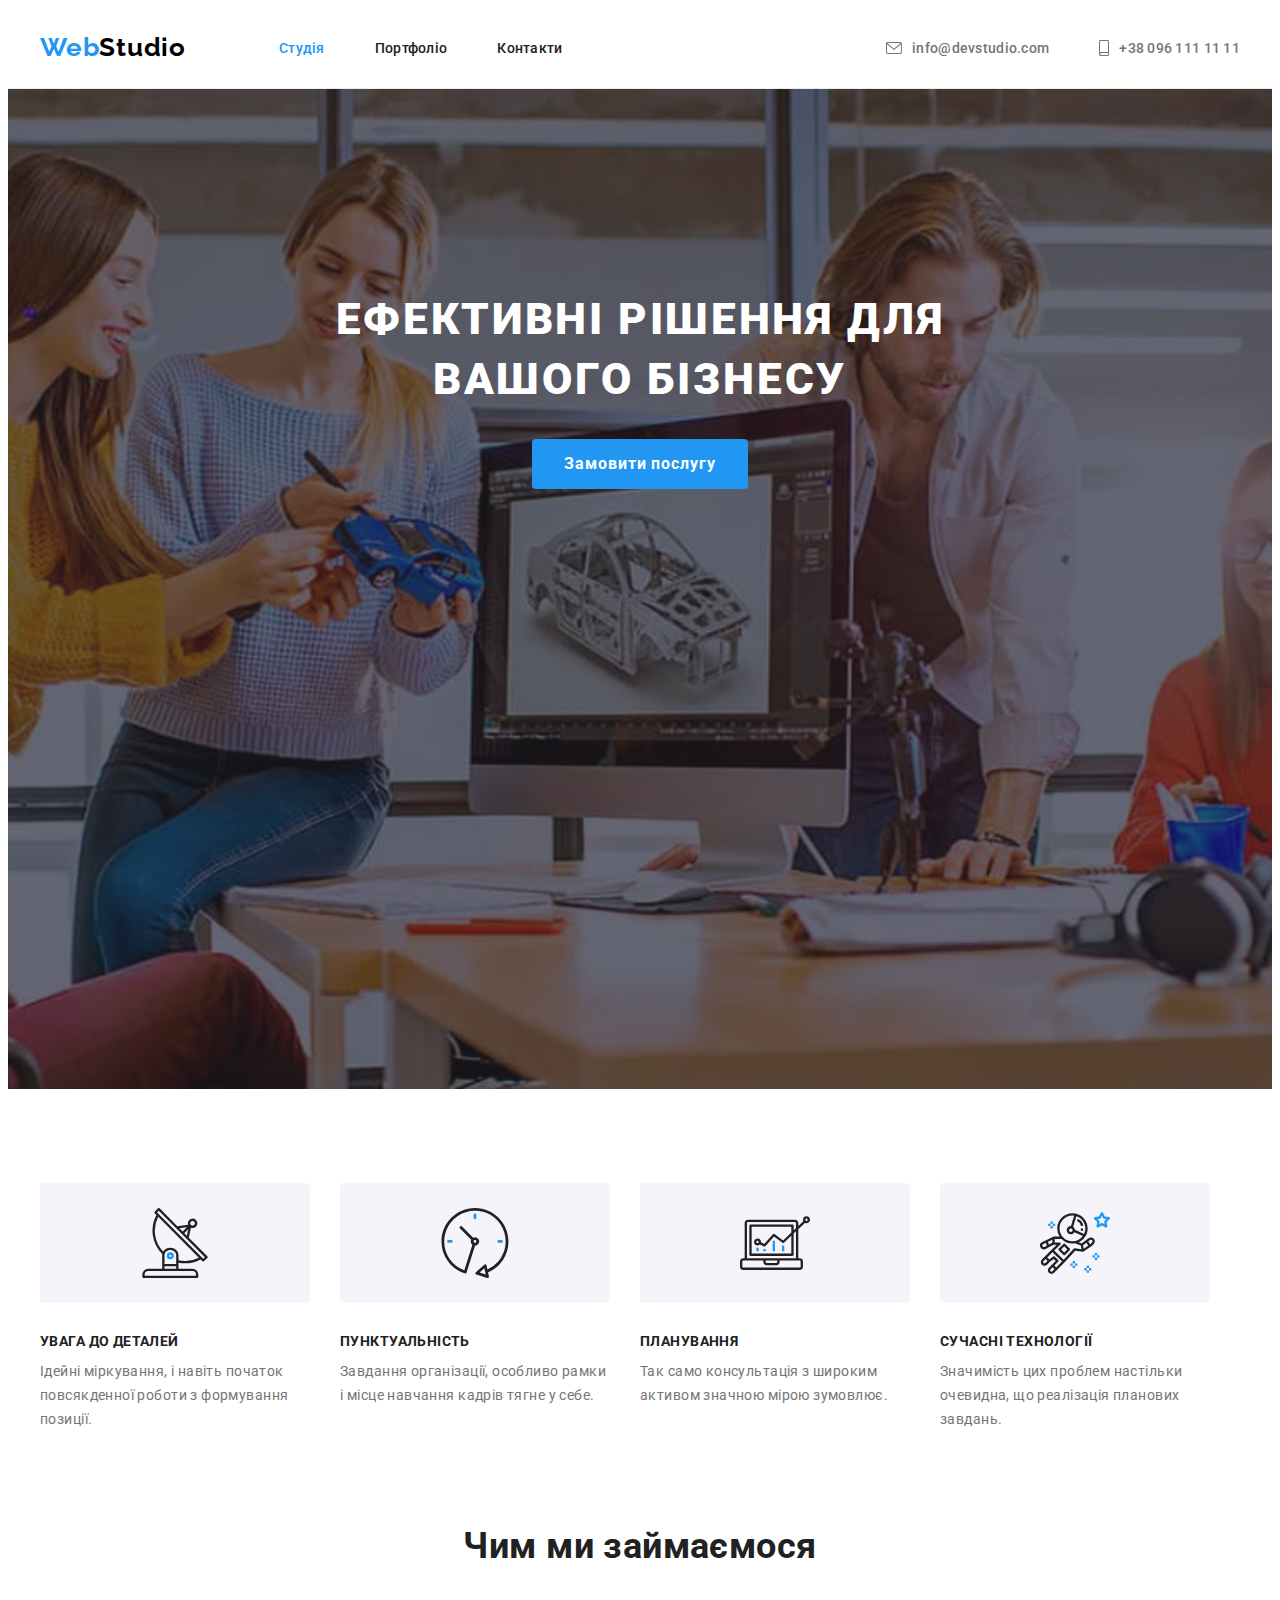
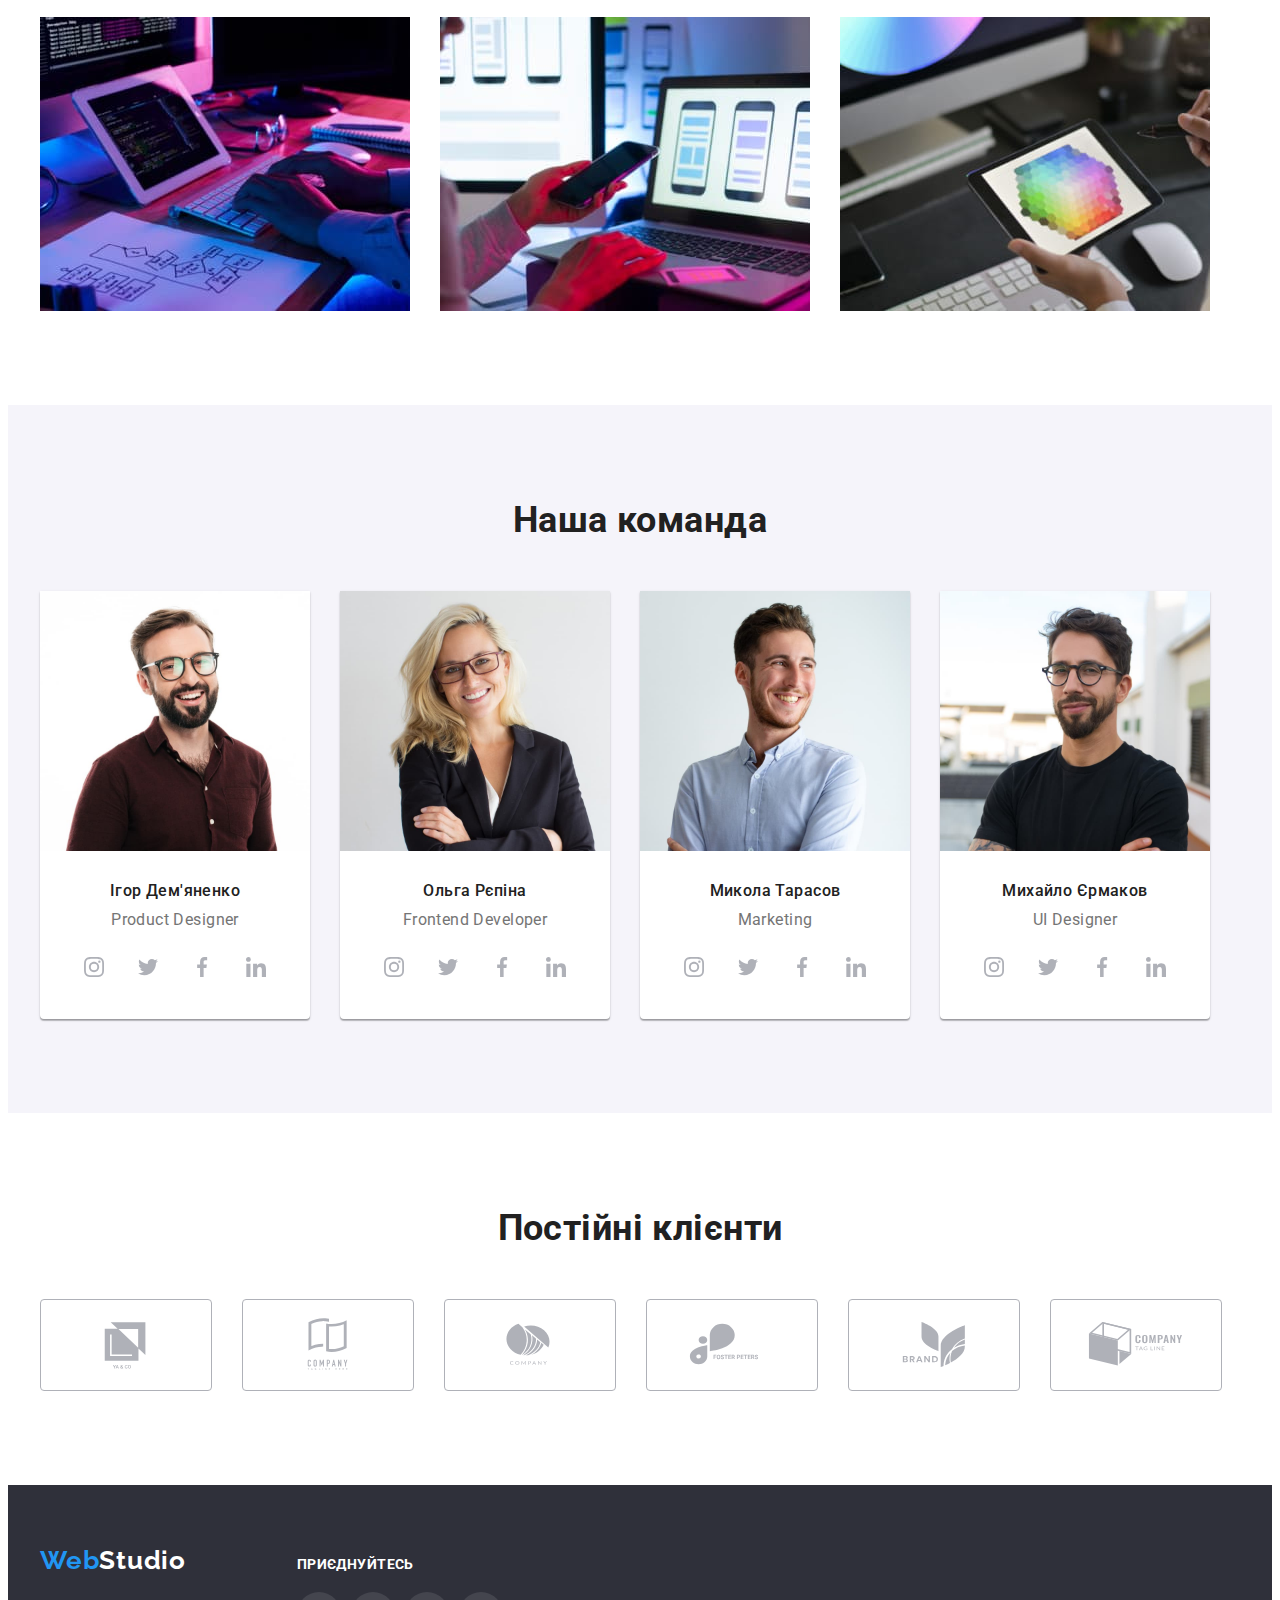
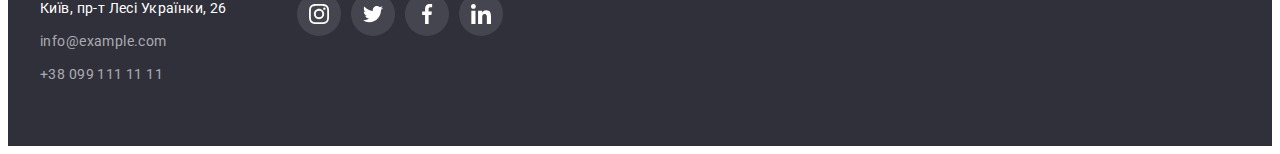
==== index.html @ f05cd8a0 "Initial commit" ====
<!DOCTYPE html>
<html lang="uk">

<head>
    <meta charset="UTF-8" />
    <meta http-equiv="X-UA-Compatible" content="IE=edge" />
    <meta name="viewport" content="width=device-width, initial-scale=1.0" />
    <title>Вебстудія</title>
    <!-- Fonts -->
    <link rel="preconnect" href="https://fonts.googleapis.com">
    <link rel="preconnect" href="https://fonts.gstatic.com" crossorigin>
    <link
        href="https://fonts.googleapis.com/css2?family=Raleway:wght@700&family=Roboto:wght@400;500;700;900&display=swap"
        rel="stylesheet">

    <link rel="stylesheet" href="https://cdnjs.cloudflare.com/ajax/libs/modern-normalize/1.1.0/modern-normalize.min.css"
        integrity="sha512-wpPYUAdjBVSE4KJnH1VR1HeZfpl1ub8YT/NKx4PuQ5NmX2tKuGu6U/JRp5y+Y8XG2tV+wKQpNHVUX03MfMFn9Q=="
        crossorigin="anonymous" referrerpolicy="no-referrer" />
    <link rel="stylesheet" href="./css/styles.css">
</head>

<body>
    <!-- Шапка -->
    <header class="header">
        <div class="container header-container">
            <nav class="header-nav">
                <a class="logo" href="./index.html"><span class="logo-accent">Web</span>Studio</a>
                <ul class="list nav-list">
                    <li><a class="link current" href="./index.html">Студія</a>
                    </li>
                    <li><a class="link" href="./portfolio.html">Портфоліо</a></li>
                    <li><a class="link" href="">Контакти</a></li>
                </ul>
            </nav>
            <ul class="list contacts-list">
                <li><a class="contacts-link" href="mailto:info@devstudio.com">
                        <svg class="contacts-icon" width="16" height="12">
                            <use href="./images/icons.svg#envelope"></use>
                        </svg>
                        info@devstudio.com
                    </a>
                </li>
                <li><a class="contacts-link" href="tel:+380961111111">
                        <svg class="contacts-icon" width="10" height="16">
                            <use href="./images/icons.svg#smartphone"></use>
                        </svg>
                        +38 096 111 11 11
                    </a>
                </li>
            </ul>
        </div>
    </header>

    <main>
        <!--Секція Герой-->
        <section class="hero">
            <div class="container">
                <h1 class="hero-title">Ефективні рішення для вашого бізнесу</h1>
                <button class="btn" type="button">Замовити послугу</button>
            </div>
        </section>

        <!--Особливості-->
        <section class="section">
            <div class="container">
                <h2 class="visually-hidden">Наші переваги</h2>
                <ul class="list features-container">
                    <li class="feature-item">
                        <div class="feature-image">
                            <svg class="feature-icon" width="70px" height="70px">
                                <use href="./images/icons.svg#antenna"></use>
                            </svg>
                        </div>
                        <h3 class="features-name">Увага до деталей</h3>
                        <p class="features-text">Ідейні міркування, і навіть початок повсякденної роботи з формування
                            позиції.</p>
                    </li>
                    <li class="feature-item">
                        <div class="feature-image">
                            <svg width="70px" height="70px">
                                <use href="./images/icons.svg#clock"></use>
                            </svg>
                        </div>
                        <h3 class="features-name">Пунктуальність</h3>
                        <p class="features-text">Завдання організації, особливо рамки і місце навчання кадрів тягне у
                            себе.
                        </p>
                    </li>
                    <li class="feature-item">
                        <div class="feature-image">
                            <svg class="" width="70px" height="70px">
                                <use href="./images/icons.svg#vector"></use>
                            </svg>
                        </div>
                        <h3 class="features-name">Планування</h3>
                        <p class="features-text">Так само консультація з широким активом значною мірою зумовлює.</p>
                    </li>
                    <li class="feature-item">
                        <div class="feature-image">
                            <svg width="70px" height="70px">
                                <use href="./images/icons.svg#astronaut"></use>
                            </svg>
                        </div>
                        <h3 class="features-name">Сучасні технології</h3>
                        <p class="features-text">Значимість цих проблем настільки очевидна, що реалізація планових
                            завдань.
                        </p>
                    </li>
                </ul>
            </div>
        </section>

        <!--Чим ми займаємося-->
        <section class="work-section">
            <div class="container">
                <h2 class="work-title">Чим ми займаємося</h2>
                <ul class="list work-container">
                    <li><img src="./images/box-1.jpg" alt="співробітник студії друкує код на планшеті" width="370"
                            height="294" /></li>
                    <li><img src="./images/box-2.jpg"
                            alt="співробітник студії розглядає різні варіанти розташування блоків на екрані телефону"
                            width="370" height="294" /></li>
                    <li><img src="./images/box-3.jpg" alt="співробітник студії підбирає кольори на планшеті" width="370"
                            height="294" />
                    </li>
                </ul>
            </div>
        </section>

        <!--Наша команда-->
        <section class="section team">
            <div class="container">
                <h2 class="team-title">Наша команда</h2>
                <ul class="list team-container">
                    <li class="team-list">
                        <img src="./images/img-1.jpg" alt="фото продакт-дизайнера" width="270" height="260" />
                        <div class="team-data">
                            <h3 class="team-member">Ігор Дем'яненко</h3>
                            <p class="team-text" lang="en">Product Designer</p>
                        </div>
                        <ul class="socials-list">
                            <li class="list socials-item">
                                <a class="socials-link" href="instagram.com" target="_blank" rel="noopener noreferrer"
                                    aria-label="instagram">
                                    <svg class="socials-icon" width="20px" height="20px">
                                        <use href="./images/icons.svg#instagram"></use>
                                    </svg>
                                </a>
                            </li>
                            <li class="list socials-item">
                                <a class="socials-link" href="twitter.com" target="_blank" rel="noopener noreferrer"
                                    aria-label="twitter">
                                    <svg class="socials-icon" width="20px" height="20px">
                                        <use href="./images/icons.svg#twitter"></use>
                                    </svg>
                                </a>
                            </li>
                            <li class="list socials-item">
                                <a class="socials-link" href="facebook.com" target="_blank" rel="noopener noreferrer"
                                    aria-label="facebook">
                                    <svg class="socials-icon" width="20px" height="20px">
                                        <use href="./images/icons.svg#facebook"></use>
                                    </svg>
                                </a>
                            </li>
                            <li class="list socials-item">
                                <a class="socials-link" href="linkedin.com" target="_blank" rel="noopener noreferrer"
                                    aria-label="linkedin">
                                    <svg class="socials-icon" width="20px" height="20px">
                                        <use href="./images/icons.svg#linkedin"></use>
                                    </svg>
                                </a>
                            </li>

                        </ul>
                    </li>
                    <li class="team-list">
                        <img src="./images/img-2.jpg" alt="фото фронтенд-розробниці" width="270" height="260" />
                        <div class="team-data">
                            <h3 class="team-member">Ольга Рєпіна</h3>
                            <p class="team-text" lang="en">Frontend Developer</p>
                        </div>
                        <ul class="socials-list">
                            <li class="list socials-item">
                                <a class="socials-link" href="instagram.com" target="_blank" rel="noopener noreferrer"
                                    aria-label="instagram">
                                    <svg class="socials-icon" width="20px" height="20px">
                                        <use href="./images/icons.svg#instagram"></use>
                                    </svg>
                                </a>
                            </li>
                            <li class="list socials-item">
                                <a class="socials-link" href="twitter.com" target="_blank" rel="noopener noreferrer"
                                    aria-label="twitter">
                                    <svg class="socials-icon" width="20px" height="20px">
                                        <use href="./images/icons.svg#twitter"></use>
                                    </svg>
                                </a>
                            </li>
                            <li class="list socials-item">
                                <a class="socials-link" href="facebook.com" target="_blank" rel="noopener noreferrer"
                                    aria-label="facebook">
                                    <svg class="socials-icon" width="20px" height="20px">
                                        <use href="./images/icons.svg#facebook"></use>
                                    </svg>
                                </a>
                            </li>
                            <li class="list socials-item">
                                <a class="socials-link" href="linkedin.com" target="_blank" rel="noopener noreferrer"
                                    aria-label="linkedin">
                                    <svg class="socials-icon" width="20px" height="20px">
                                        <use href="./images/icons.svg#linkedin"></use>
                                    </svg>
                                </a>
                            </li>

                        </ul>
                    </li>
                    <li class="team-list">
                        <img src="./images/img-3.jpg" alt="фото спеціаліста з маркетингу" width="270" height="260" />
                        <div class="team-data">
                            <h3 class="team-member">Микола Тарасов</h3>
                            <p class="team-text" lang="en">Marketing</p>
                        </div>
                        <ul class="socials-list">
                            <li class="list socials-item">
                                <a class="socials-link" href="instagram.com" target="_blank" rel="noopener noreferrer"
                                    aria-label="instagram">
                                    <svg class="socials-icon" width="20px" height="20px">
                                        <use href="./images/icons.svg#instagram"></use>
                                    </svg>
                                </a>
                            </li>
                            <li class="list socials-item">
                                <a class="socials-link" href="twitter.com" target="_blank" rel="noopener noreferrer"
                                    aria-label="twitter">
                                    <svg class="socials-icon" width="20px" height="20px">
                                        <use href="./images/icons.svg#twitter"></use>
                                    </svg>
                                </a>
                            </li>
                            <li class="list socials-item">
                                <a class="socials-link" href="facebook.com" target="_blank" rel="noopener noreferrer"
                                    aria-label="facebook">
                                    <svg class="socials-icon" width="20px" height="20px">
                                        <use href="./images/icons.svg#facebook"></use>
                                    </svg>
                                </a>
                            </li>
                            <li class="list socials-item">
                                <a class="socials-link" href="linkedin.com" target="_blank" rel="noopener noreferrer"
                                    aria-label="linkedin">
                                    <svg class="socials-icon" width="20px" height="20px">
                                        <use href="./images/icons.svg#linkedin"></use>
                                    </svg>
                                </a>
                            </li>

                        </ul>
                    </li>
                    <li class="team-list">
                        <img src="./images/img-4.jpg" alt="фото ЮАй дизайнера" width="270" height="260" />
                        <div class="team-data">
                            <h3 class="team-member">Михайло Єрмаков</h3>
                            <p class="team-text" lang="en">UI Designer</p>
                        </div>
                        <ul class="socials-list">
                            <li class="list socials-item">
                                <a class="socials-link" href="instagram.com" target="_blank" rel="noopener noreferrer"
                                    aria-label="instagram">
                                    <svg class="socials-icon" width="20px" height="20px">
                                        <use href="./images/icons.svg#instagram"></use>
                                    </svg>
                                </a>
                            </li>
                            <li class="list socials-item">
                                <a class="socials-link" href="twitter.com" target="_blank" rel="noopener noreferrer"
                                    aria-label="twitter">
                                    <svg class="socials-icon" width="20px" height="20px">
                                        <use href="./images/icons.svg#twitter"></use>
                                    </svg>
                                </a>
                            </li>
                            <li class="list socials-item">
                                <a class="socials-link" href="facebook.com" target="_blank" rel="noopener noreferrer"
                                    aria-label="facebook">
                                    <svg class="socials-icon" width="20px" height="20px">
                                        <use href="./images/icons.svg#facebook"></use>
                                    </svg>
                                </a>
                            </li>
                            <li class="list socials-item">
                                <a class="socials-link" href="linkedin.com" target="_blank" rel="noopener noreferrer"
                                    aria-label="linkedin">
                                    <svg class="socials-icon" width="20px" height="20px">
                                        <use href="./images/icons.svg#linkedin"></use>
                                    </svg>
                                </a>
                            </li>

                        </ul>
                    </li>
                </ul>
            </div>
        </section>

        <!-- Клієнти -->
        <section class="section">
            <div class="container">
                <h2 class="clients-title">Постійні клієнти</h2>
                <ul class="list clients-container">
                    <li class="list clients-item">
                        <a class="clients-link" href="" target="_blank" rel="noopener noreferrer" aria-label="">
                            <svg class="clients-icon" width="106px" height="60px">
                                <use href="./images/icons.svg#client-1"></use>
                            </svg>
                        </a>
                    </li>
                    <li class="list clients-item">
                        <a class="clients-link" href="" target="_blank" rel="noopener noreferrer" aria-label="">
                            <svg class="clients-icon" width="106px" height="60px">
                                <use href="./images/icons.svg#client-2"></use>
                            </svg>
                        </a>
                    </li>
                    <li class="list clients-item">
                        <a class="clients-link" href="" target="_blank" rel="noopener noreferrer" aria-label="">
                            <svg class="clients-icon" width="106px" height="60px">
                                <use href="./images/icons.svg#client-3"></use>
                            </svg>
                        </a>
                    </li>
                    <li class="list clients-item">
                        <a class="clients-link" href="" target="_blank" rel="noopener noreferrer" aria-label="">
                            <svg class="clients-icon" width="106px" height="60px">
                                <use href="./images/icons.svg#client-4"></use>
                            </svg>
                        </a>
                    </li>
                    <li class="list clients-item">
                        <a class="clients-link" href="" target="_blank" rel="noopener noreferrer" aria-label="">
                            <svg class="clients-icon" width="106px" height="60px">
                                <use href="./images/icons.svg#client-5"></use>
                            </svg>
                        </a>
                    </li>
                    <li class="list clients-item">
                        <a class="clients-link" href="" target="_blank" rel="noopener noreferrer" aria-label="">
                            <svg class="clients-icon" width="106px" height="60px">
                                <use href="./images/icons.svg#client-6"></use>
                            </svg>
                        </a>
                    </li>
                </ul>
            </div>
        </section>
    </main>

    <!-- Футер -->
    <footer class="footer">
        <div class="container footer-container">
            <div class="footer-contacts">
                <a class="logo logo-footer" href="./index.html"><span class="logo-accent">Web</span><span
                        class="logo-white">Studio</span></a>
                <address class="address">
                    <ul class="list">
                        <li class="address-item"><a class="city-link" href="https://goo.gl/maps/9S3XsaZNgQBBBoRa6"
                                target="_blank" rel="noopener noreferrer nofollow">Київ, пр-т Лесі Українки, 26</a></li>
                        <li class="address-item"><a class="address-link"
                                href="mailto:info@example.com">info@example.com</a>
                        </li>
                        <li class="address-item"><a class="address-link" href="tel:+380991111111">+38 099 111 11 11</a>
                        </li>
                    </ul>
                </address>
            </div>
            <div>
                <p class="join">Приєднуйтесь</p>
                <ul class="list socials-list footer-socials">
                    <li class="list socials-item">
                        <a class="socials-link" href="instagram.com" target="_blank" rel="noopener noreferrer"
                            aria-label="instagram">
                            <svg class="socials-icon" width="20px" height="20px">
                                <use href="./images/icons.svg#instagram"></use>
                            </svg>
                        </a>
                    </li>
                    <li class="list socials-item">
                        <a class="socials-link" href="twitter.com" target="_blank" rel="noopener noreferrer"
                            aria-label="twitter">
                            <svg class="socials-icon" width="20px" height="20px">
                                <use href="./images/icons.svg#twitter"></use>
                            </svg>
                        </a>
                    </li>
                    <li class="list socials-item">
                        <a class="socials-link" href="facebook.com" target="_blank" rel="noopener noreferrer"
                            aria-label="facebook">
                            <svg class="socials-icon" width="20px" height="20px">
                                <use href="./images/icons.svg#facebook"></use>
                            </svg>
                        </a>
                    </li>
                    <li class="list socials-item">
                        <a class="socials-link" href="linkedin.com" target="_blank" rel="noopener noreferrer"
                            aria-label="linkedin">
                            <svg class="socials-icon" width="20px" height="20px">
                                <use href="./images/icons.svg#linkedin"></use>
                            </svg>
                        </a>
                    </li>

                </ul>
            </div>

        </div>
    </footer>
</body>

</html>
---- css/styles.css ----
:root {
    /* Background colors */
    --main-background-color: #ffffff;
    --secondary-background-color: #f5f4fa;
    --accent-background-color: #2f303a;
    --container-background-color: #eeeeee;
    /* Text colors */
    --main-text-color: #757575;
    --secondary-text-color: #212121;
    --accent-color: #2196f3;
    --logo-color: #000000;
    --address-color: rgba(255, 255, 255, 0.6);
    --icons-color: #AFB1B8;
    /* Fonts */
    --logo-font-family: Raleway, sans-serif;
    --main-font-family: Roboto, sans-serif;
    /* Others */
    --header-line-color: #ececec;
}

body {
    background-color: var(--main-background-color);
    color: var(--main-text-color);
    font-family: var(--main-font-family);
    font-size: 14px;
    letter-spacing: 0.03em;
}

h1,
h2,
h3,
h4,
h5,
h6,
p {
    margin: 0;
}

img {
    display: block;
    max-width: 100%;
    height: auto;
}

button {
    cursor: pointer;
    border: none;
    border-radius: 4px;

}

.section {
    padding-top: 94px;
    padding-bottom: 94px;
}

.container {
    width: 1200px;
    margin: 0 auto;
    padding: 0 15px;
}

.list {
    list-style: none;
    padding-left: 0;
    margin: 0;
}

.link {
    text-decoration: none;
}

/* Шапка */

.header {
    border-bottom: 1px solid var(--header-line-color);
}

.header-container,
.header-nav,
.nav-list {
    display: flex;
    align-items: center;
}

.nav-list {
    gap: 50px;
}

.logo {
    display: block;
    margin-right: 93px;
    padding-top: 24px;
    padding-bottom: 25px;

    color: var(--logo-color);
    font-family: var(--logo-font-family);
    font-weight: 700;
    font-size: 26px;
    line-height: calc(31 / 26);
    letter-spacing: 0.03em;
    text-decoration: none;
}

.logo-accent {
    color: var(--accent-color);
}

.contacts-list {
    display: flex;
    gap: 50px;
    margin-left: auto;
}

.link,
.contacts-link {
    display: block;
    padding-top: 32px;
    padding-bottom: 32px;
}

.link {
    color: var(--secondary-text-color);
    font-family: var(--main-font-family);
    font-weight: 500;
    font-size: 14px;
    line-height: calc(16 / 14);
    letter-spacing: 0.02em;
}

.link:hover,
.link:focus {
    color: var(--accent-color)
}

.link.current {
    color: var(--accent-color);
}

.contacts-link {
    display: flex;
    align-items: center;
    gap: 10px;

    color: var(--main-text-color);
    font-family: var(--main-font-family);
    font-weight: 500;
    font-size: 14px;
    line-height: calc(16 / 14);
    letter-spacing: 0.02em;
    text-decoration: none;
}

.contacts-link:hover,
.contacts-link:focus {
    color: var(--accent-color)
}

.contacts-icon {
    fill: currentColor;
}

/* Секція Герой */

.hero {
    padding: 200px 0;
    background-color: var(--accent-background-color);
    text-align: center;

    height: 600px;
    max-width: 1600px;
    margin-left: auto;
    margin-right: auto;
    background-image: linear-gradient(to right, rgba(47, 48, 58, 0.4), rgba(47, 48, 58, 0.4)), url(../images/img-hero.jpg);
    background-repeat: no-repeat;
    background-size: cover;
    background-position: center;
}

.hero-title {
    width: 696px;
    margin-left: auto;
    margin-right: auto;
    margin-bottom: 30px;

    color: var(--main-background-color);
    font-weight: 900;
    font-size: 44px;
    line-height: calc(60 / 44);
    letter-spacing: 0.06em;
    text-transform: uppercase;
}

.btn {

    padding-left: 32px;
    padding-right: 32px;
    padding-top: 10px;
    padding-bottom: 10px;
    min-width: 216px;

    background-color: var(--accent-color);
    color: #FFFFFF;
    font-family: var(--main-font-family);
    font-weight: 700;
    font-size: 16px;
    line-height: calc(30 / 16);
    align-items: center;
    letter-spacing: 0.06em;
}

.btn:active {
    background-color: var(--main-background-color);
}

.btn:hover,
.btn:focus {
    background-color: #188CE8;
}

/* Особливості */

.visually-hidden {
    position: absolute;
    white-space: nowrap;
    width: 1px;
    height: 1px;
    overflow: hidden;
    border: 0;
    padding: 0;
    clip: rect(0 0 0 0);
    clip-path: inset(50%);
    margin: -1px;
}

.features-container {
    display: flex;
    gap: 30px;
}

.feature-item {
    width: 270px;

}

.feature-image {
    display: flex;
    width: 270px;
    height: 120px;
    background-color: var(--secondary-background-color);
    border-radius: 4px;
    justify-content: center;
    align-items: center;
    margin-bottom: 30px;
}


.features-name {
    margin-bottom: 10px;

    color: var(--secondary-text-color);
    line-height: calc(16 / 14);
    text-transform: uppercase;
    font-size: 14px;
}

.features-text {
    line-height: calc(24 / 14);
}

.features-icon {
    flex: block;
    width: 270px;
    height: 120px;
    background-color: var(--secondary-background-color);
}

/* Чим ми займаємося */

.work-section {
    padding-bottom: 94px;
}

.work-container,
.team-container,
.clients-container {
    display: flex;
    gap: 30px;
}

.work-title,
.team-title,
.clients-title {
    margin-bottom: 50px;

    font-size: 36px;
    line-height: calc(42 / 36);
    text-align: center;
    color: var(--secondary-text-color);
}

/* Наша команда */

.team {
    background-color: var(--secondary-background-color);
}

.team-list {
    background-color: var(--main-background-color);
    box-shadow: 0px 1px 3px rgba(0, 0, 0, 0.12), 0px 1px 1px rgba(0, 0, 0, 0.14), 0px 2px 1px rgba(0, 0, 0, 0.2);
    border-radius: 0px 0px 4px 4px;
}

.team-member {
    margin-bottom: 10px;

    color: var(--secondary-text-color);
    font-weight: 500;
    font-size: 16px;
    line-height: calc(19 / 16);
    text-align: center;
}

.team-text {
    font-size: 16px;
    line-height: calc(19 / 16);
    text-align: center;
}

.team-data {
    padding-top: 30px;
    padding-left: 10px;
    padding-right: 10px;
}

.socials-list {
    display: flex;
    padding: 16px 32px 30px 32px;
    justify-content: center;
    gap: 10px;
}

.socials-link {
    display: flex;
    width: 44px;
    height: 44px;
    border-radius: 50%;
    justify-content: center;
    align-items: center;
    background-color: var(--main-background-color);
    color: var(--icons-color);
}

.socials-link:hover,
.socials-link:focus {
    color: var(--main-background-color);
    background-color: var(--accent-color);
}

.socials-icon {
    fill: currentColor;
}

/* Клієнти */

.clients-link {
    display: flex;
    width: 170px;
    height: 90px;
    border: 1px solid var(--icons-color);
    border-radius: 4px;
    justify-content: center;
    align-items: center;
    color: var(--icons-color);
}

.clients-link:hover,
.clients-link:focus {
    color: var(--accent-color);
    border-color: var(--accent-color);
}

.clients-icon {
    fill: currentColor;
}

/* Футер */

.footer {
    background-color: var(--accent-background-color);
    padding: 60px 0;
}

.footer-container {
    display: flex;
    align-items: baseline;
}

.footer-contacts {
    margin-right: 70px;
}

.logo.logo-footer {
    display: inline-block;
    margin: 0 0 20px 0;
    padding: 0
}

.logo-white {
    color: var(--main-background-color);
}

.address {
    font-style: inherit;
}

.address-item:not(:last-child) {
    margin-bottom: 9px;
}

.address-link,
.city-link {
    font-family: var(--main-font-family);
    font-weight: 400;
    font-size: 14px;
    line-height: calc(24 / 14);
    letter-spacing: 0.03em;
    text-decoration: none;
}

.city-link {
    color: var(--main-background-color);
}

.address-link {
    color: var(--address-color);
}

.address-link:hover,
.address-link:focus {
    color: var(--main-background-color);
}

.join {
    margin-bottom: 20px;

    color: var(--main-background-color);
    line-height: calc(16 / 14);
    text-transform: uppercase;
    font-size: 14px;
    font-weight: 700;
}

.footer-socials {
    display: flex;
    padding: 0;
    justify-content: center;
    gap: 10px;
}

.footer-socials .socials-link {
    background-color: rgba(255, 255, 255, 0.1);
    color: var(--main-background-color);
}

.footer-socials .socials-link:hover,
.footer-socials .socials-link:focus {
    background-color: var(--accent-color);
}

/* Наші проєкти */

.btn-filter {
    padding-left: 22px;
    padding-right: 22px;
    padding-top: 6px;
    padding-bottom: 6px;
    border-radius: 4px;

    background-color: var(--secondary-background-color);
    color: var(--secondary-text-color);
    font-family: var(--main-font-family);
    font-weight: 500;
    font-size: 16px;
    line-height: calc(26 / 16);
    text-align: center;
    letter-spacing: 0.03em;
}

.btn-filter.current {
    background-color: var(--accent-color);
    color: var(--main-background-color);
}

.btn-filter:active,
.btn-filter:hover,
.btn-filter:focus {
    background-color: var(--accent-color);
    color: var(--main-background-color);
    box-shadow: 0px 3px 1px rgba(0, 0, 0, 0.1), 0px 1px 2px rgba(0, 0, 0, 0.08), 0px 2px 2px rgba(0, 0, 0, 0.12);
}

.filter-list {
    margin-bottom: 50px;
    display: flex;
    justify-content: center;
    gap: 8px;
}

.projects-title {
    margin-bottom: 4px;

    color: var(--secondary-text-color);
    font-size: 18px;
    line-height: calc(36 / 18);
    letter-spacing: 0.06em;
}

.projects-text {
    font-size: 16px;
    line-height: calc(30 / 16);
    letter-spacing: 0.03em;
}

.projects-container {
    display: flex;
    flex-wrap: wrap;
    gap: 30px;
}

.projects-item {
    flex-basis: calc((100% - 30px * 2) / 3);
}

.projects-data {
    padding-top: 20px;
    padding-right: 24px;
    padding-bottom: 20px;
    padding-left: 24px;
    border: 1px solid var(--container-background-color);
}

.projects-link {
    display: block;
    text-decoration: none;
    color: var(--main-text-color);
}

.projects-link:hover,
.projects-link:focus {
    box-shadow: 0px 1px 1px rgba(0, 0, 0, 0.12), 0px 4px 4px rgba(0, 0, 0, 0.06), 1px 4px 6px rgba(0, 0, 0, 0.16);
}
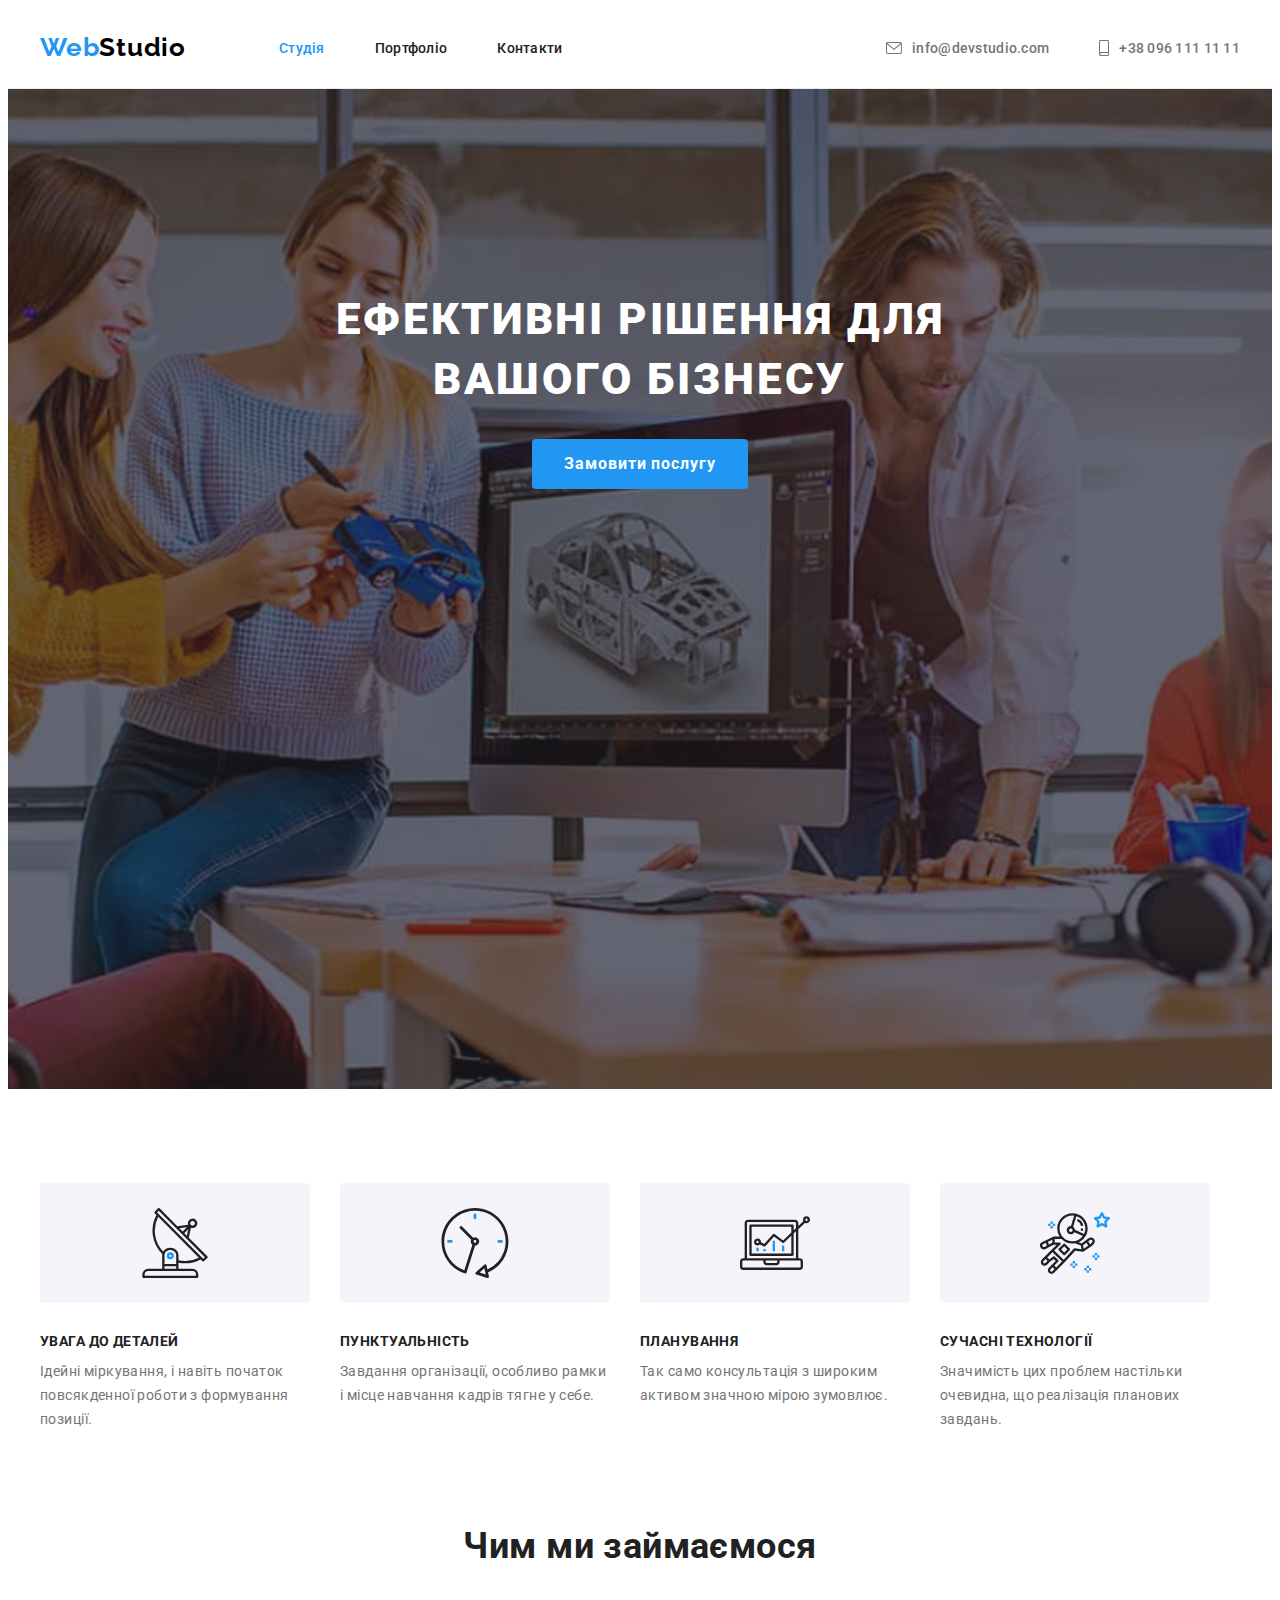
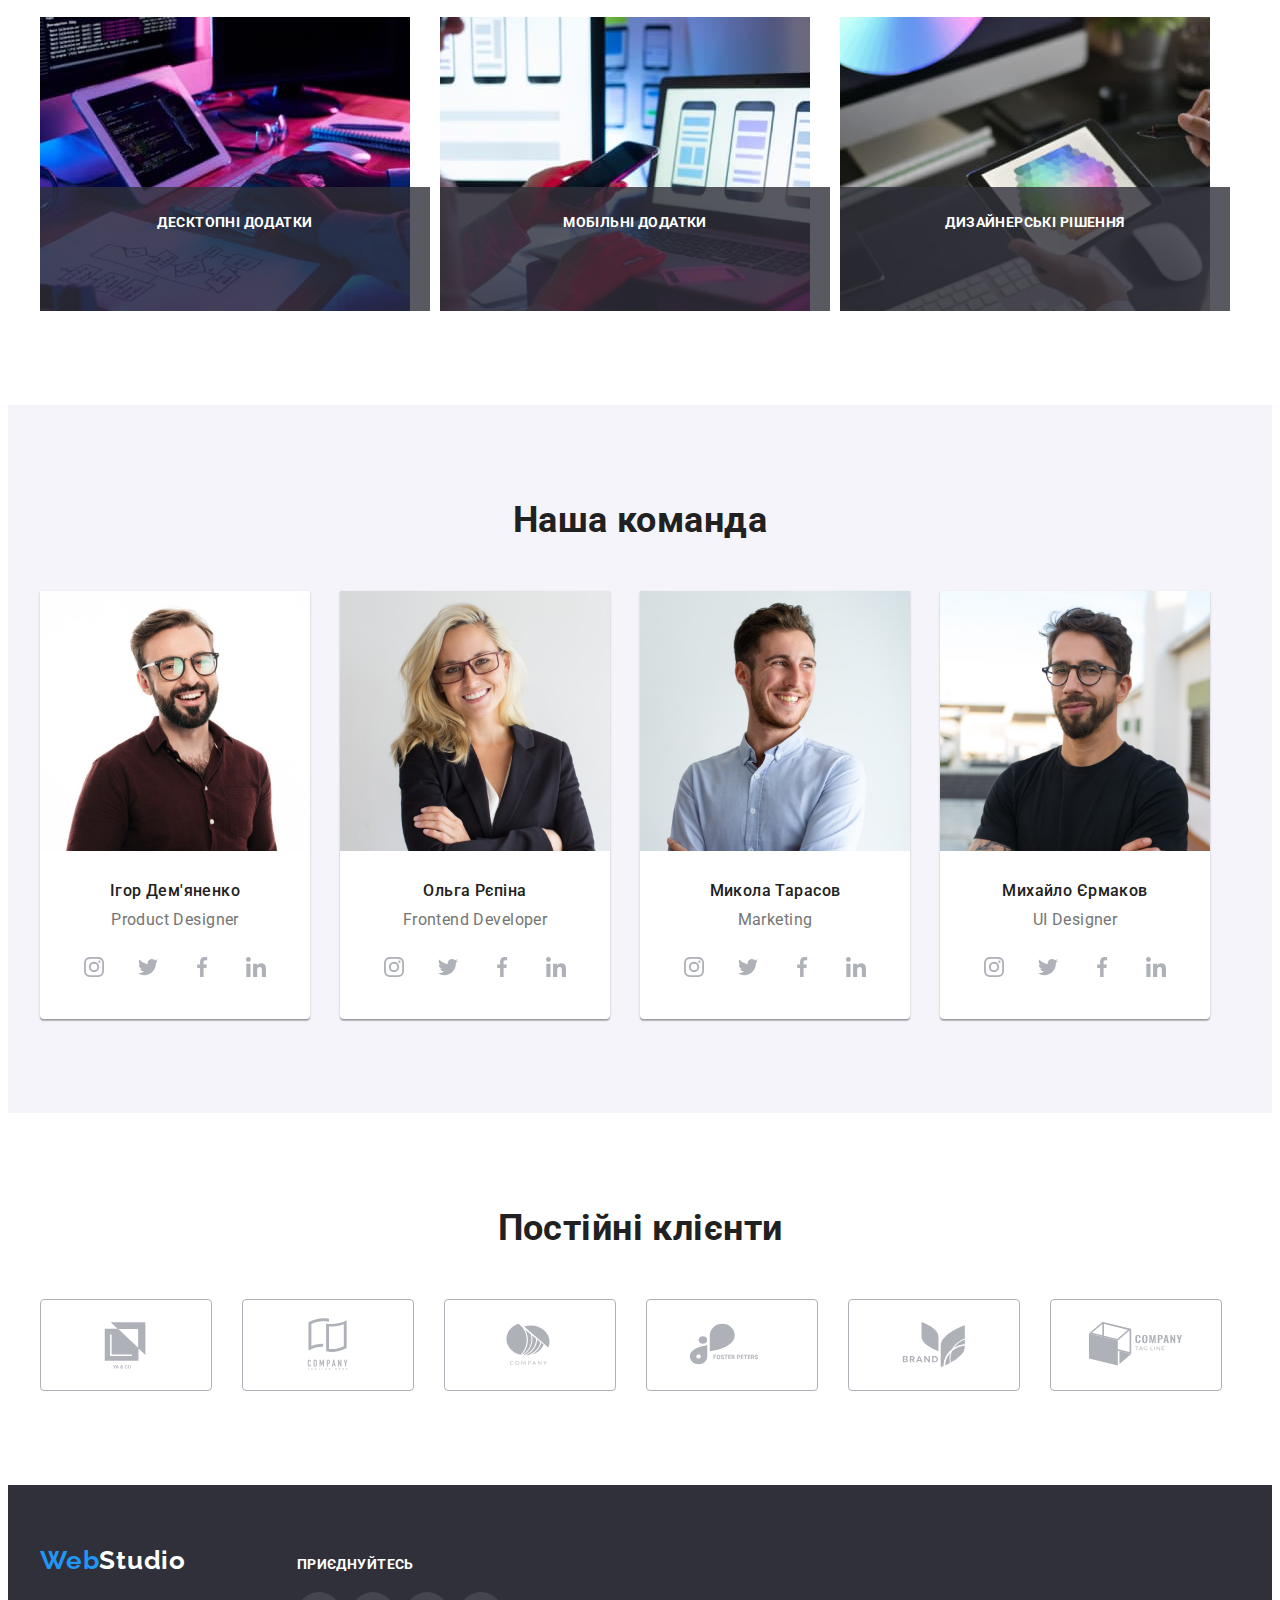
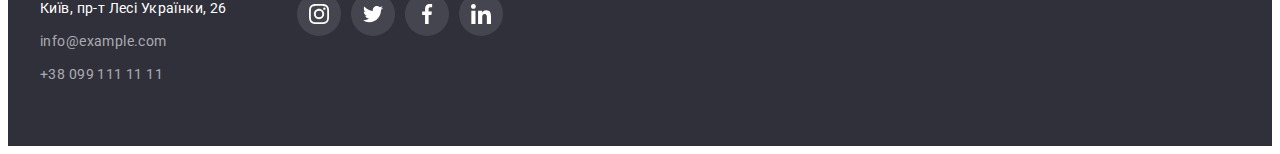
==== commit 0add7004: "hw5-draft" ====
--- a/index.html
+++ b/index.html
@@ -115,13 +115,27 @@
             <div class="container">
                 <h2 class="work-title">Чим ми займаємося</h2>
                 <ul class="list work-container">
-                    <li><img src="./images/box-1.jpg" alt="співробітник студії друкує код на планшеті" width="370"
-                            height="294" /></li>
-                    <li><img src="./images/box-2.jpg"
-                            alt="співробітник студії розглядає різні варіанти розташування блоків на екрані телефону"
-                            width="370" height="294" /></li>
-                    <li><img src="./images/box-3.jpg" alt="співробітник студії підбирає кольори на планшеті" width="370"
-                            height="294" />
+                    <li>
+                        <div class="work-thumb">
+                            <img src="./images/box-1.jpg" alt="співробітник студії друкує код на планшеті" width="370"
+                                height="294" />
+                            <p class="work-name">Десктопні додатки</p>
+                        </div>
+                    </li>
+                    <li>
+                        <div class="work-thumb">
+                            <img src="./images/box-2.jpg"
+                                alt="співробітник студії розглядає різні варіанти розташування блоків на екрані телефону"
+                                width="370" height="294" />
+                            <p class="work-name">Мобільні додатки</p>
+                        </div>
+                    </li>
+                    <li>
+                        <div class="work-thumb">
+                            <img src="./images/box-3.jpg" alt="співробітник студії підбирає кольори на планшеті"
+                                width="370" height="294" />
+                            <p class="work-name">Дизайнерські рішення</p>
+                        </div>
                     </li>
                 </ul>
             </div>
--- a/css/styles.css
+++ b/css/styles.css
@@ -16,6 +16,7 @@
     --main-font-family: Roboto, sans-serif;
     /* Others */
     --header-line-color: #ececec;
+    --transition: 250ms cubic-bezier(0.4, 0, 0.2, 1);
 }
 
 body {
@@ -126,11 +127,13 @@
     font-size: 14px;
     line-height: calc(16 / 14);
     letter-spacing: 0.02em;
+
+    transition: color var(--transition);
 }
 
 .link:hover,
 .link:focus {
-    color: var(--accent-color)
+    color: var(--accent-color);
 }
 
 .link.current {
@@ -149,6 +152,8 @@
     line-height: calc(16 / 14);
     letter-spacing: 0.02em;
     text-decoration: none;
+
+    transition: color var(--transition);
 }
 
 .contacts-link:hover,
@@ -207,10 +212,8 @@
     line-height: calc(30 / 16);
     align-items: center;
     letter-spacing: 0.06em;
-}
-
-.btn:active {
-    background-color: var(--main-background-color);
+
+    transition: background-color var(--transition);
 }
 
 .btn:hover,
@@ -299,6 +302,26 @@
     color: var(--secondary-text-color);
 }
 
+.work-name {
+    position: absolute;
+    bottom: 0;
+    left: 0;
+    width: 100%;
+    height: 70px;
+    padding: 27px 10px;
+
+    background-color: rgba(47, 48, 58, 0.8);
+    color: var(--main-background-color);
+    font-weight: 700;
+    line-height: calc(16 / 14);
+    text-transform: uppercase;
+    text-align: center;
+}
+
+.work-thumb {
+    position: relative;
+}
+
 /* Наша команда */
 
 .team {
@@ -349,6 +372,8 @@
     align-items: center;
     background-color: var(--main-background-color);
     color: var(--icons-color);
+
+    transition: color var(--transition), background-color var(--transition);
 }
 
 .socials-link:hover,
@@ -372,6 +397,8 @@
     justify-content: center;
     align-items: center;
     color: var(--icons-color);
+
+    transition: color var(--transition), border-color var(--transition);
 }
 
 .clients-link:hover,
@@ -434,6 +461,8 @@
 
 .address-link {
     color: var(--address-color);
+
+    transition: color var(--transition);
 }
 
 .address-link:hover,
@@ -461,6 +490,8 @@
 .footer-socials .socials-link {
     background-color: rgba(255, 255, 255, 0.1);
     color: var(--main-background-color);
+
+    transition: background-color var(--transition);
 }
 
 .footer-socials .socials-link:hover,
@@ -485,6 +516,9 @@
     line-height: calc(26 / 16);
     text-align: center;
     letter-spacing: 0.03em;
+
+    transition: background-color var(--transition), color var(--transition),
+        box-shadow var(--transition);
 }
 
 .btn-filter.current {
@@ -544,9 +578,43 @@
     display: block;
     text-decoration: none;
     color: var(--main-text-color);
+
+    transition: box-shadow var(--transition)
 }
 
 .projects-link:hover,
 .projects-link:focus {
     box-shadow: 0px 1px 1px rgba(0, 0, 0, 0.12), 0px 4px 4px rgba(0, 0, 0, 0.06), 1px 4px 6px rgba(0, 0, 0, 0.16);
+}
+
+.projects-thumb {
+    position: relative;
+}
+
+.projects-desc {
+    position: absolute;
+    bottom: 0;
+    left: 0;
+    width: 100%;
+    height: 100%;
+    display: flex;
+    align-items: center;
+    justify-content: center;
+    padding-left: 24px;
+    padding-right: 24px;
+
+    color: var(--main-background-color);
+    background-color: rgba(33, 150, 243, 0.9);
+    font-size: 18px;
+    line-height: calc(28 / 18);
+
+    transform: translateY(100%);
+    opacity: 0;
+    /* pointer-events: none; */
+}
+
+.projects-link:hover .projects-desc,
+.projects-link:focus .projects-desc {
+    opacity: 1;
+    transform: translateY(100%);
 }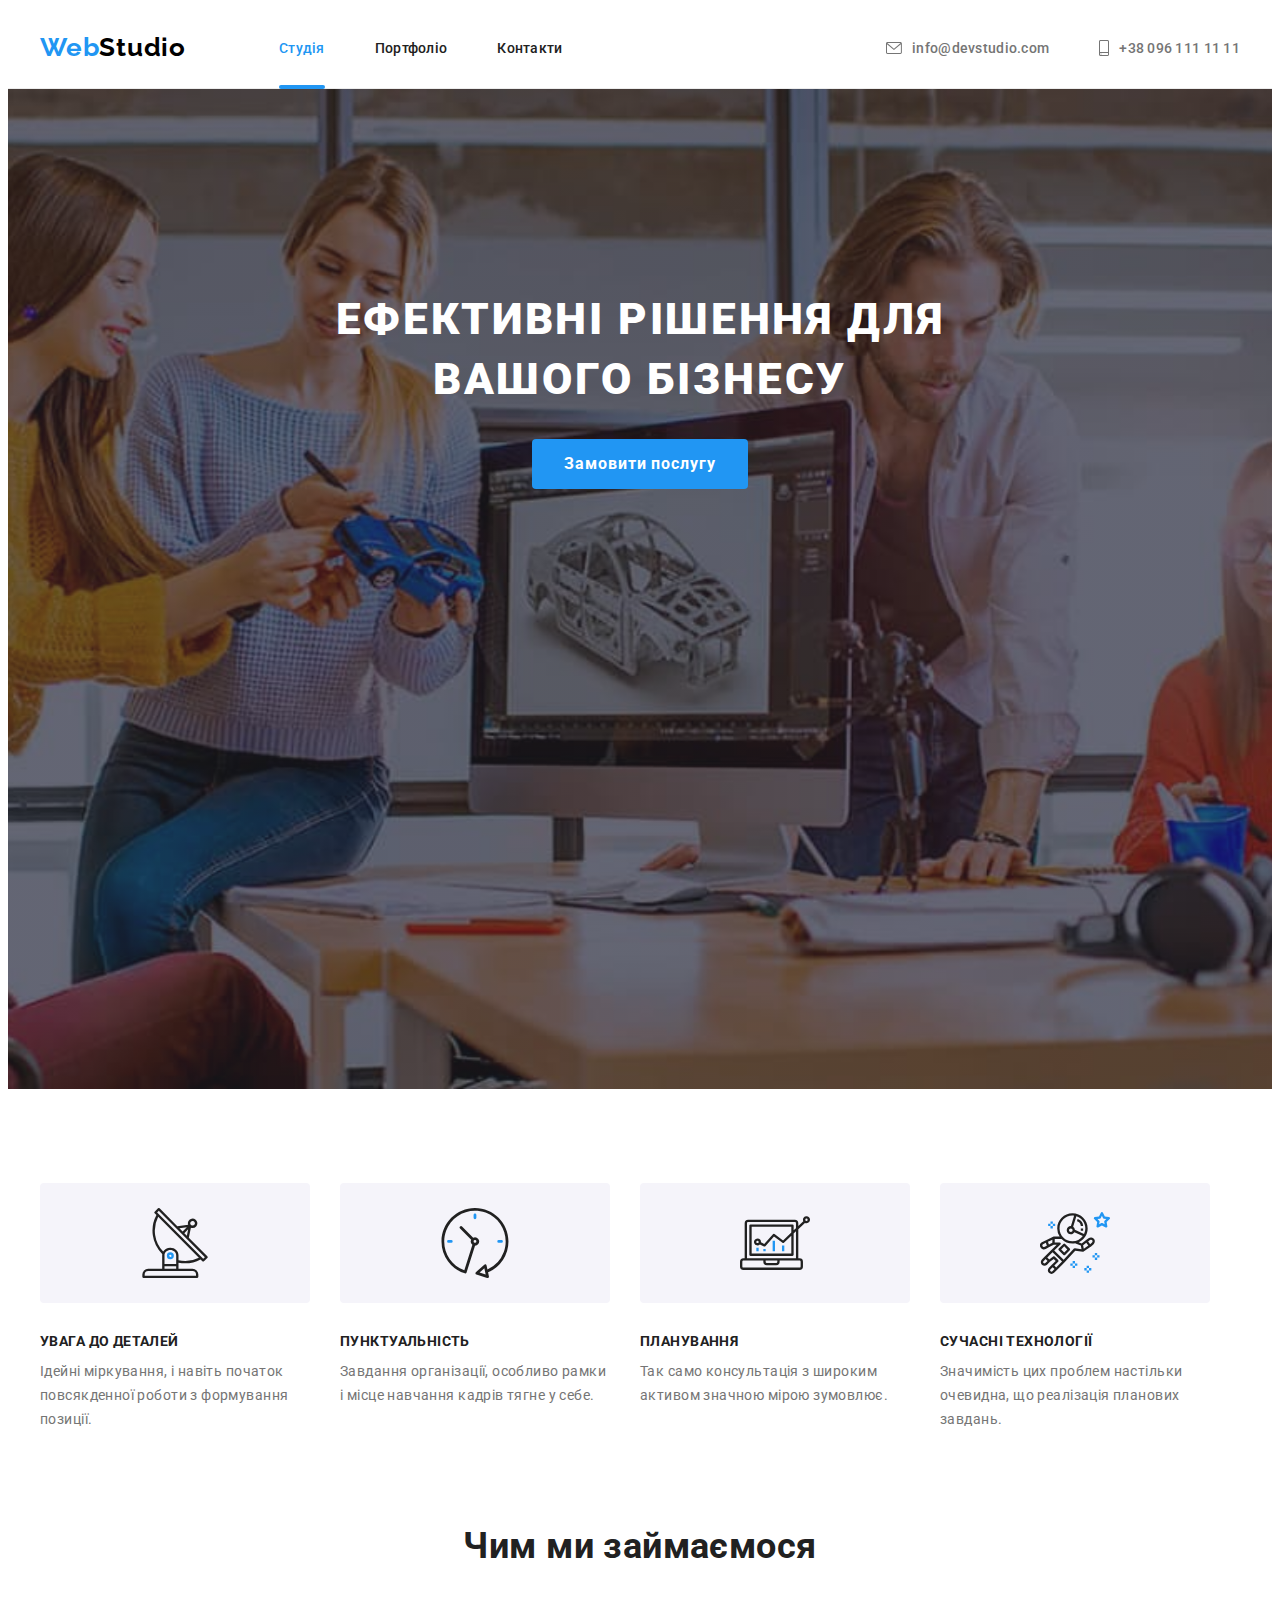
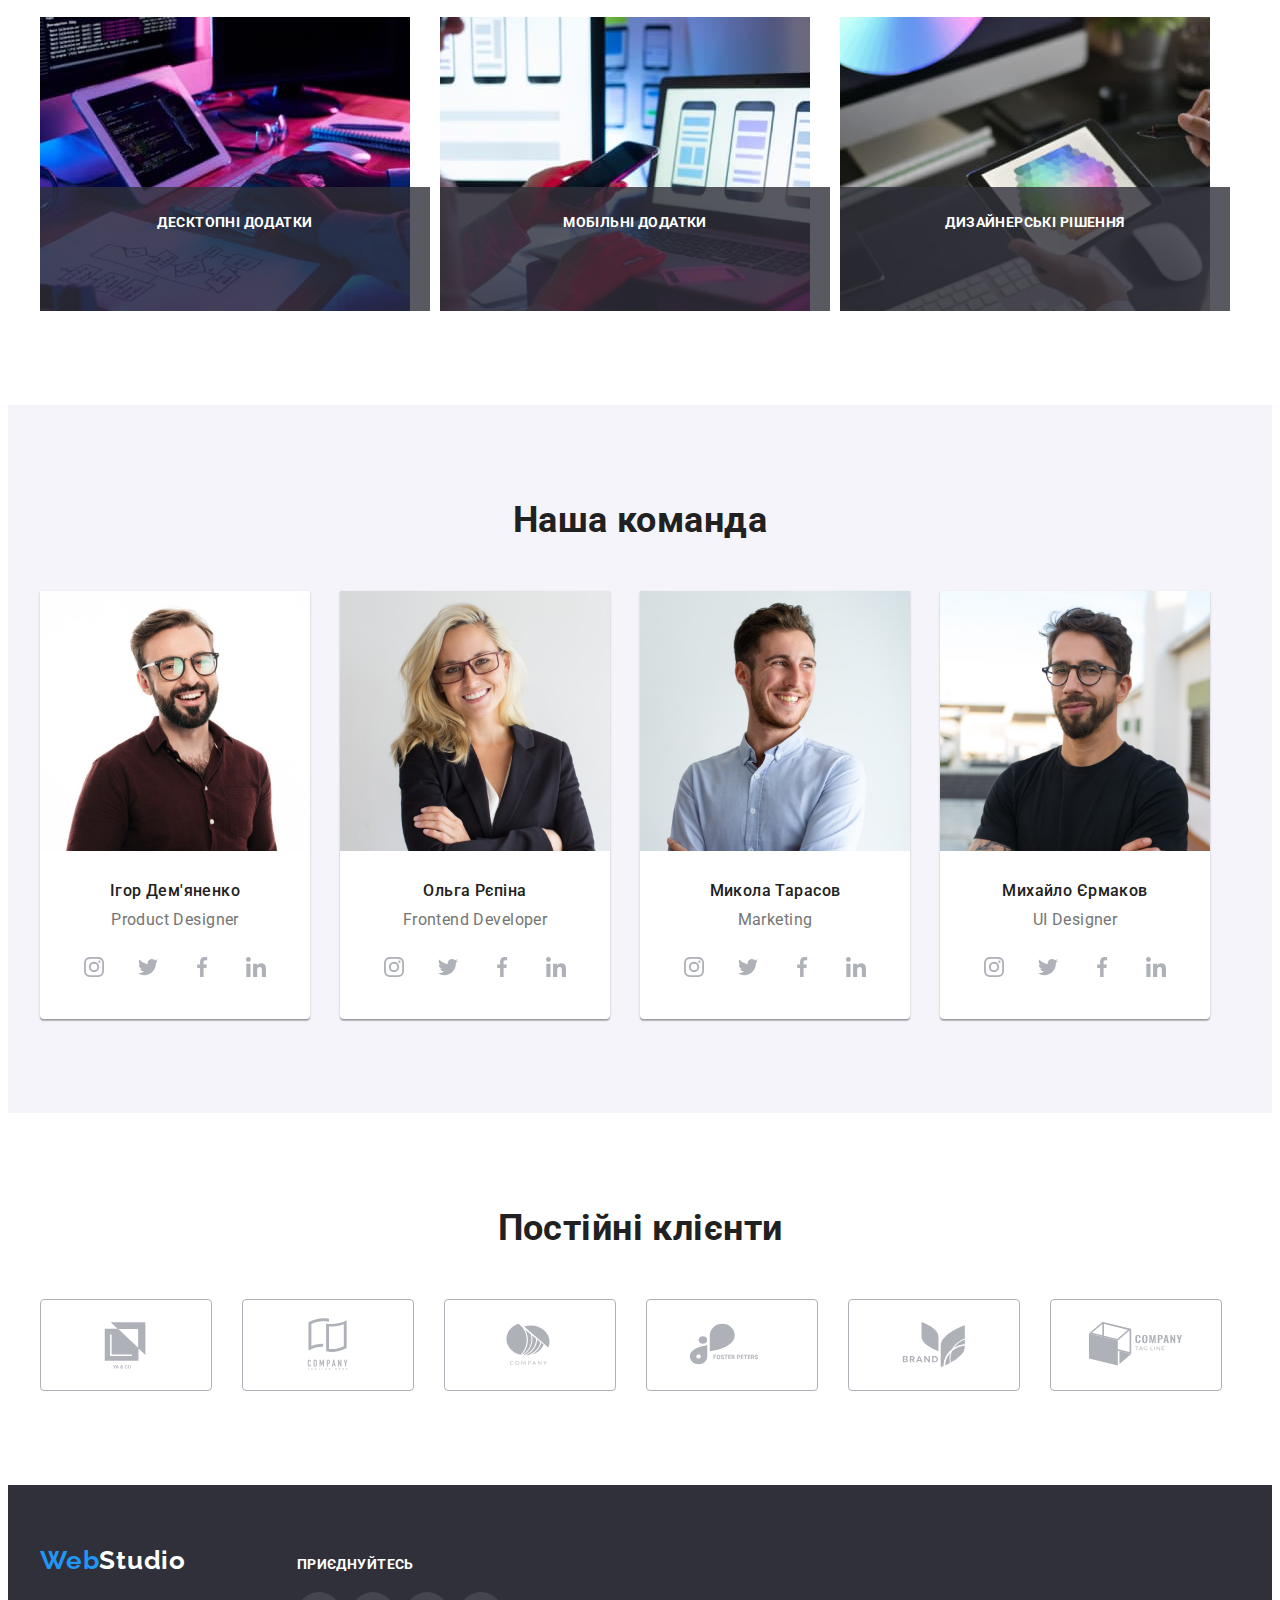
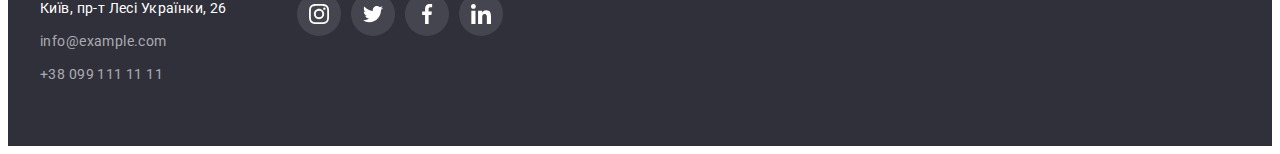
==== commit 16593877: "homework5" ====
--- a/index.html
+++ b/index.html
@@ -56,7 +56,16 @@
         <section class="hero">
             <div class="container">
                 <h1 class="hero-title">Ефективні рішення для вашого бізнесу</h1>
-                <button class="btn" type="button">Замовити послугу</button>
+                <button class="btn" type="button" data-modal-open>Замовити послугу</button>
+                <div class="backdrop is-hidden" data-modal>
+                    <div class="modal">
+                        <button class="modal-btn" type="button" data-modal-close>
+                            <svg class="modal-icon" width="11" height="11">
+                                <use href="./images/icons.svg#cross"></use>
+                            </svg>
+                        </button>
+                    </div>
+                </div>
             </div>
         </section>
 
@@ -115,27 +124,21 @@
             <div class="container">
                 <h2 class="work-title">Чим ми займаємося</h2>
                 <ul class="list work-container">
-                    <li>
-                        <div class="work-thumb">
-                            <img src="./images/box-1.jpg" alt="співробітник студії друкує код на планшеті" width="370"
-                                height="294" />
-                            <p class="work-name">Десктопні додатки</p>
-                        </div>
-                    </li>
-                    <li>
-                        <div class="work-thumb">
-                            <img src="./images/box-2.jpg"
-                                alt="співробітник студії розглядає різні варіанти розташування блоків на екрані телефону"
-                                width="370" height="294" />
-                            <p class="work-name">Мобільні додатки</p>
-                        </div>
-                    </li>
-                    <li>
-                        <div class="work-thumb">
-                            <img src="./images/box-3.jpg" alt="співробітник студії підбирає кольори на планшеті"
-                                width="370" height="294" />
-                            <p class="work-name">Дизайнерські рішення</p>
-                        </div>
+                    <li class="work-thumb">
+                        <img src="./images/box-1.jpg" alt="співробітник студії друкує код на планшеті" width="370"
+                            height="294" />
+                        <p class="work-name">Десктопні додатки</p>
+                    </li>
+                    <li class="work-thumb">
+                        <img src="./images/box-2.jpg"
+                            alt="співробітник студії розглядає різні варіанти розташування блоків на екрані телефону"
+                            width="370" height="294" />
+                        <p class="work-name">Мобільні додатки</p>
+                    </li>
+                    <li class="work-thumb">
+                        <img src="./images/box-3.jpg" alt="співробітник студії підбирає кольори на планшеті" width="370"
+                            height="294" />
+                        <p class="work-name">Дизайнерські рішення</p>
                     </li>
                 </ul>
             </div>
@@ -429,6 +432,7 @@
 
         </div>
     </footer>
+    <script src="./js/modal.js"></script>
 </body>
 
 </html>--- a/css/styles.css
+++ b/css/styles.css
@@ -137,7 +137,22 @@
 }
 
 .link.current {
+    position: relative;
     color: var(--accent-color);
+}
+
+.link.current::after {
+    position: absolute;
+    left: 0;
+    bottom: -1px;
+
+    content: '';
+    display: inline-block;
+    width: 100%;
+    height: 4px;
+
+    border-radius: 2px;
+    background-color: var(--accent-color);
 }
 
 .contacts-link {
@@ -219,6 +234,75 @@
 .btn:hover,
 .btn:focus {
     background-color: #188CE8;
+}
+
+.backdrop {
+    position: fixed;
+    top: 0;
+    left: 0;
+    z-index: 1;
+    width: 100%;
+    height: 100%;
+    background-color: rgba(0, 0, 0, 0.2);
+    opacity: 1;
+    transition: opacity var(--transition);
+    /* transform: scale(0); */
+}
+
+.modal {
+    position: absolute;
+    top: 50%;
+    left: 50%;
+    transform: translate(-50%, -50%) scale(1);
+
+    min-height: 581px;
+    min-width: 528px;
+    background-color: var(--main-background-color);
+    box-shadow: 0px 1px 3px rgba(0, 0, 0, 0.12), 0px 1px 1px rgba(0, 0, 0, 0.14), 0px 2px 1px rgba(0, 0, 0, 0.2);
+    border-radius: 4px;
+
+    transition: transform var(--transition);
+}
+
+.modal-icon {
+    fill: currentColor;
+}
+
+.modal-btn {
+    position: absolute;
+    top: 8px;
+    right: 8px;
+
+    display: flex;
+    width: 30px;
+    height: 30px;
+    justify-content: center;
+    align-items: center;
+    padding: 0;
+
+    border: 1px solid rgba(0, 0, 0, 0.1);
+    border-radius: 50%;
+    background-color: #FFFFFF;
+    color: #000000;
+    transition: color var(--transition), border-color var(--transition);
+
+}
+
+.modal-btn:hover,
+.modal-btn:focus {
+    color: var(--accent-color);
+    border-color: var(--accent-color);
+    /* box-shadow: (0px 4px 4px rgba(0, 0, 0, 0.25)); */
+}
+
+.is-hidden {
+    visibility: hidden;
+    opacity: 0;
+    pointer-events: none;
+}
+
+.is-hidden .modal {
+    transform: translate(-50%, -50%) scale(0.5)
 }
 
 /* Особливості */
@@ -589,14 +673,16 @@
 
 .projects-thumb {
     position: relative;
-}
-
-.projects-desc {
+    overflow: hidden;
+}
+
+.projects-overlay {
     position: absolute;
     bottom: 0;
     left: 0;
     width: 100%;
     height: 100%;
+
     display: flex;
     align-items: center;
     justify-content: center;
@@ -609,12 +695,10 @@
     line-height: calc(28 / 18);
 
     transform: translateY(100%);
-    opacity: 0;
-    /* pointer-events: none; */
-}
-
-.projects-link:hover .projects-desc,
-.projects-link:focus .projects-desc {
-    opacity: 1;
-    transform: translateY(100%);
+    transition: transform var(--transition);
+}
+
+.projects-link:hover .projects-overlay,
+.projects-link:focus .projects-overlay {
+    transform: translateY(0);
 }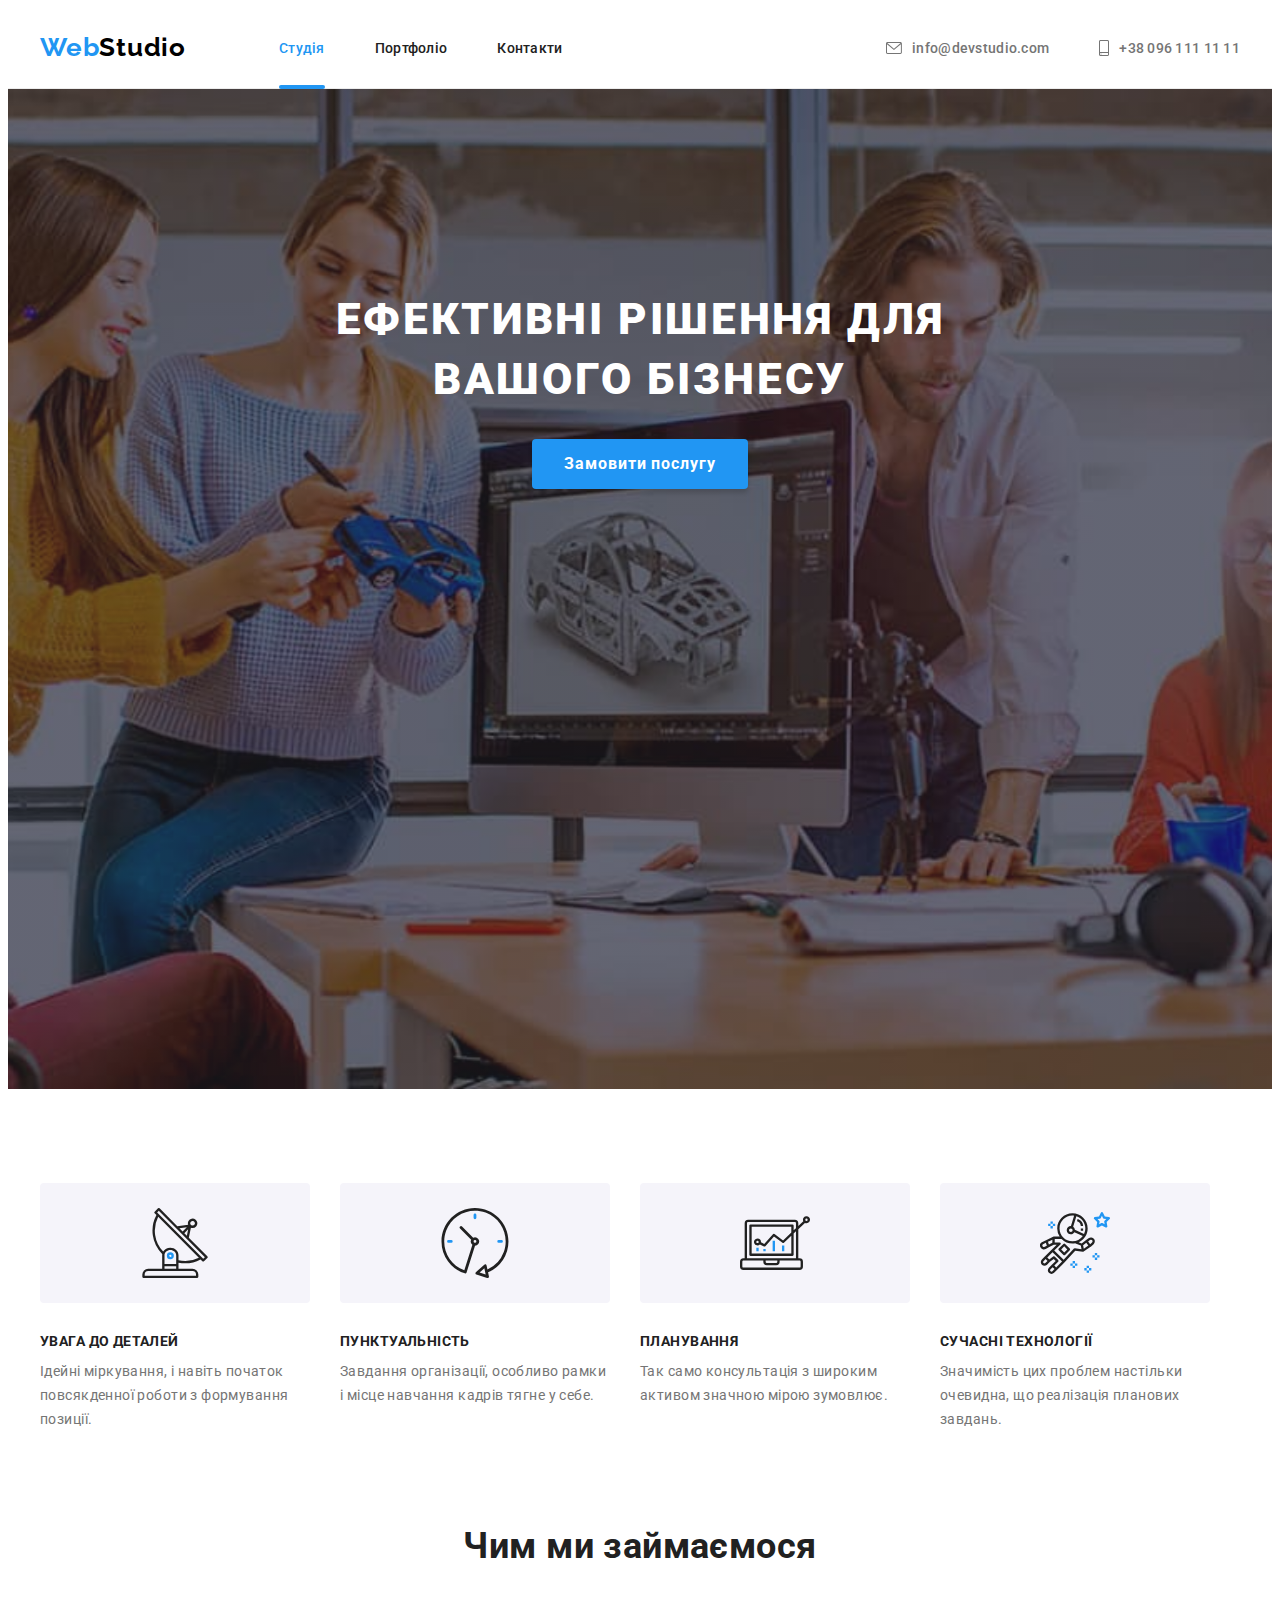
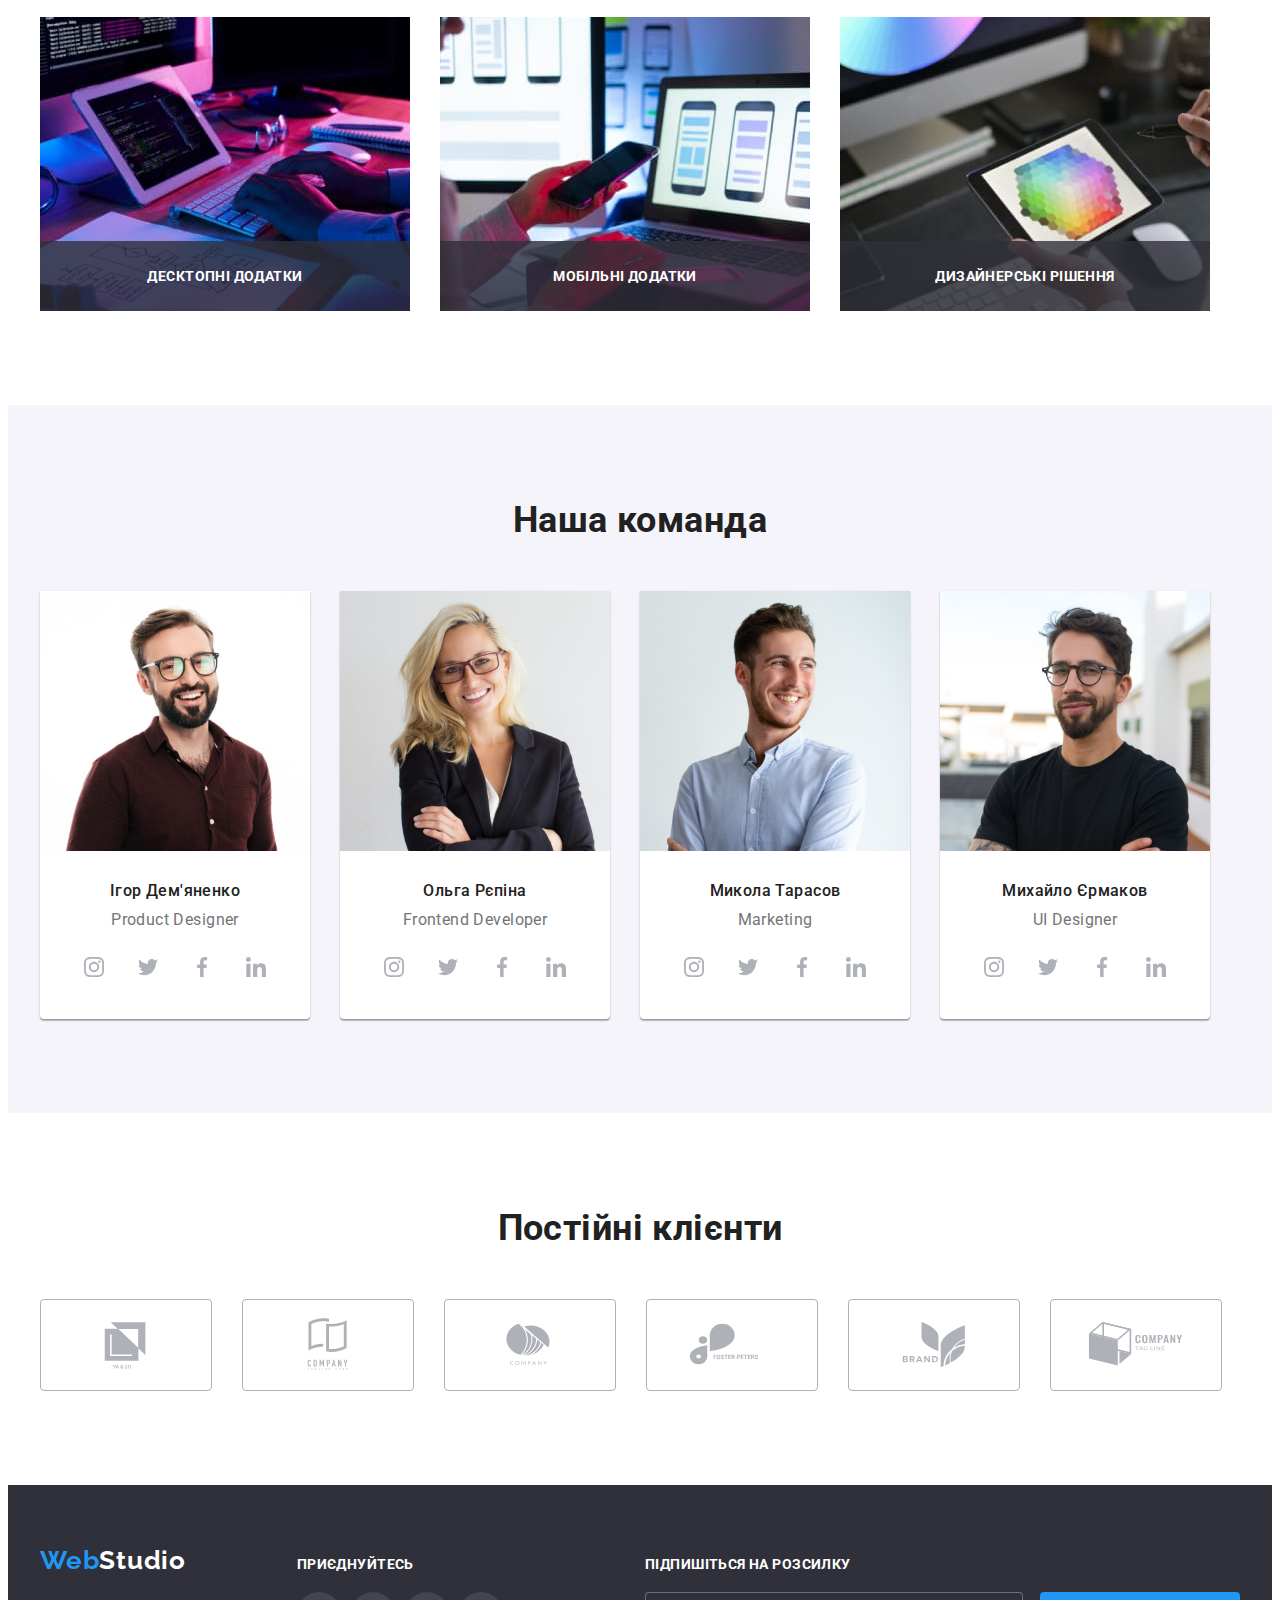
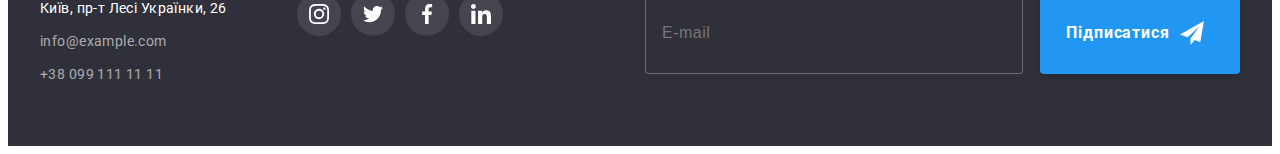
==== commit 1f8c0c7b: "homework6-draft" ====
--- a/index.html
+++ b/index.html
@@ -57,6 +57,7 @@
             <div class="container">
                 <h1 class="hero-title">Ефективні рішення для вашого бізнесу</h1>
                 <button class="btn" type="button" data-modal-open>Замовити послугу</button>
+                <!-- Модальне вікно -->
                 <div class="backdrop is-hidden" data-modal>
                     <div class="modal">
                         <button class="modal-btn" type="button" data-modal-close>
@@ -64,6 +65,52 @@
                                 <use href="./images/icons.svg#cross"></use>
                             </svg>
                         </button>
+                        <form class="order-form" nane="order-form">
+                            <strong class="order-form-title">Залиште свої дані, ми вам передзвонимо</strong>
+
+                            <div class="order-form-group" role="group">
+                                <label class="order-form-field">
+                                    <span class="order-form-label">Ім'я</span>
+                                    <input class="order-form-input" type="text" name="username" required>
+                                    <svg class="order-form-icon" width="18" height="18">
+                                        <use href="./images/icons.svg#modal-icon-name"></use>
+                                    </svg>
+                                </label>
+                                <label class="order-form-field">
+                                    <span class="order-form-label">Телефон</span>
+                                    <input type="tel" name="phone-number" required>
+                                    <svg class="" width="18" height="18">
+                                        <use href="./images/icons.svg#modal-icon-phone"></use>
+                                    </svg>
+                                </label>
+                                <label class="order-form-field">
+                                    <span class="order-form-label">Пошта</span>
+                                    <input type="email" name="email" required>
+                                    <svg class="" width="18" height="18">
+                                        <use href="./images/icons.svg#modal-icon-email"></use>
+                                    </svg>
+                                </label>
+                                <label class="order-form-field">
+                                    <span class="order-form-label">Коментар</span>
+                                    <textarea class="order-form-comments" name="comments" rows="5"
+                                        placeholder="Введіть текст"></textarea>
+                                </label>
+                            </div>
+
+                            <label class="order-form-agreement">
+                                <input class="order-form-checkbox" type="checkbox" name="agreement" required>
+                                <svg class="order-form-icons" width="16" height="15">
+                                    <use class="icon-checked" href="./images/icons.svg#checkbox-checked"></use>
+                                    <use class="icon-unchecked" href="./images/icons.svg#checkbox-unchecked"></use>
+                                </svg>
+                                <span class="order-form-desc">Погоджуюся з розсилкою та приймаю
+                                    <a class="order-form-link" href="" target="_blank">Умови
+                                        договору</a>
+                                </span>
+                            </label>
+
+                            <button class="btn" type="submit">Відправити</button>
+                        </form>
                     </div>
                 </div>
             </div>
@@ -429,7 +476,19 @@
 
                 </ul>
             </div>
-
+            <div class="footer-sign">
+                <p class="join">Підпишіться на розсилку</p>
+                <form class="footer-form">
+                    <label class="footer-form-field">
+                        <input class="footer-form-input" type="email" name="user-email" placeholder="E-mail">
+                    </label>
+                    <button class=" btn footer-form-btn" type="submit">Підписатися
+                        <svg class="footer-btn-icon" width="24" height="24">
+                            <use href="./images/icons.svg#icon-send"></use>
+                        </svg>
+                    </button>
+                </form>
+            </div>
         </div>
     </footer>
     <script src="./js/modal.js"></script>
--- a/css/styles.css
+++ b/css/styles.css
@@ -218,6 +218,7 @@
     padding-top: 10px;
     padding-bottom: 10px;
     min-width: 216px;
+    border-radius: 4px;
 
     background-color: var(--accent-color);
     color: #FFFFFF;
@@ -227,6 +228,7 @@
     line-height: calc(30 / 16);
     align-items: center;
     letter-spacing: 0.06em;
+    box-shadow: 0px 4px 4px rgba(0, 0, 0, 0.15);
 
     transition: background-color var(--transition);
 }
@@ -245,7 +247,7 @@
     height: 100%;
     background-color: rgba(0, 0, 0, 0.2);
     opacity: 1;
-    transition: opacity var(--transition);
+    transition: opacity var(--transition), visibility var(--transition);
     /* transform: scale(0); */
 }
 
@@ -256,7 +258,7 @@
     transform: translate(-50%, -50%) scale(1);
 
     min-height: 581px;
-    min-width: 528px;
+    width: 528px;
     background-color: var(--main-background-color);
     box-shadow: 0px 1px 3px rgba(0, 0, 0, 0.12), 0px 1px 1px rgba(0, 0, 0, 0.14), 0px 2px 1px rgba(0, 0, 0, 0.2);
     border-radius: 4px;
@@ -303,6 +305,45 @@
 
 .is-hidden .modal {
     transform: translate(-50%, -50%) scale(0.5)
+}
+
+.order-form {
+    padding: 40px;
+    /* width: 448px; */
+}
+
+.order-form-title {
+    display: block;
+    margin-bottom: 12px;
+
+    font-size: 20px;
+    line-height: calc(23 / 20);
+    text-align: center;
+    letter-spacing: 0.03em;
+    color: var(--secondary-text-color);
+}
+
+.order-form-group {
+    display: flex;
+    flex-direction: column;
+    margin-bottom: 20px;
+    text-align: left;
+}
+
+.order-form-label {
+    font-size: 12px;
+    line-height: calc(14 / 12);
+    letter-spacing: 0.01em;
+
+}
+
+.order-form-comments {
+    resize: none;
+}
+
+.order-form-agreement {
+    display: inline-block;
+    margin-bottom: 30px;
 }
 
 /* Особливості */
@@ -389,17 +430,18 @@
 .work-name {
     position: absolute;
     bottom: 0;
-    left: 0;
     width: 100%;
     height: 70px;
-    padding: 27px 10px;
+    display: flex;
+    align-items: center;
+    justify-content: center;
 
     background-color: rgba(47, 48, 58, 0.8);
     color: var(--main-background-color);
     font-weight: 700;
     line-height: calc(16 / 14);
     text-transform: uppercase;
-    text-align: center;
+
 }
 
 .work-thumb {
@@ -583,6 +625,54 @@
     background-color: var(--accent-color);
 }
 
+.footer-sign {
+    margin-left: auto;
+}
+
+.footer-form {
+    display: flex;
+    gap: 17px;
+}
+
+.footer-form-input {
+    width: 358px;
+    height: 50px;
+    padding-top: 15px;
+    padding-bottom: 15px;
+    padding-left: 16px;
+    border: 1px solid rgba(255, 255, 255, 0.3);
+    border-radius: 4px;
+    outline: transparent;
+
+    font-size: 16px;
+    letter-spacing: 0.03em;
+    color: var(--address-color);
+    background-color: var(--accent-background-color);
+
+    transition: border-color var(--transition);
+}
+
+.footer-form-input:hover,
+.footer-form-input:focus {
+    border-color: var(--accent-color);
+}
+
+.footer-form-btn {
+    display: flex;
+    gap: 10px;
+    padding-left: 23px;
+    padding-right: 33px;
+    padding-top: 10px;
+    padding-bottom: 10px;
+    min-width: 200px;
+    align-items: center;
+    justify-content: center;
+}
+
+.footer-btn-icon {
+    fill: currentColor;
+}
+
 /* Наші проєкти */
 
 .btn-filter {
